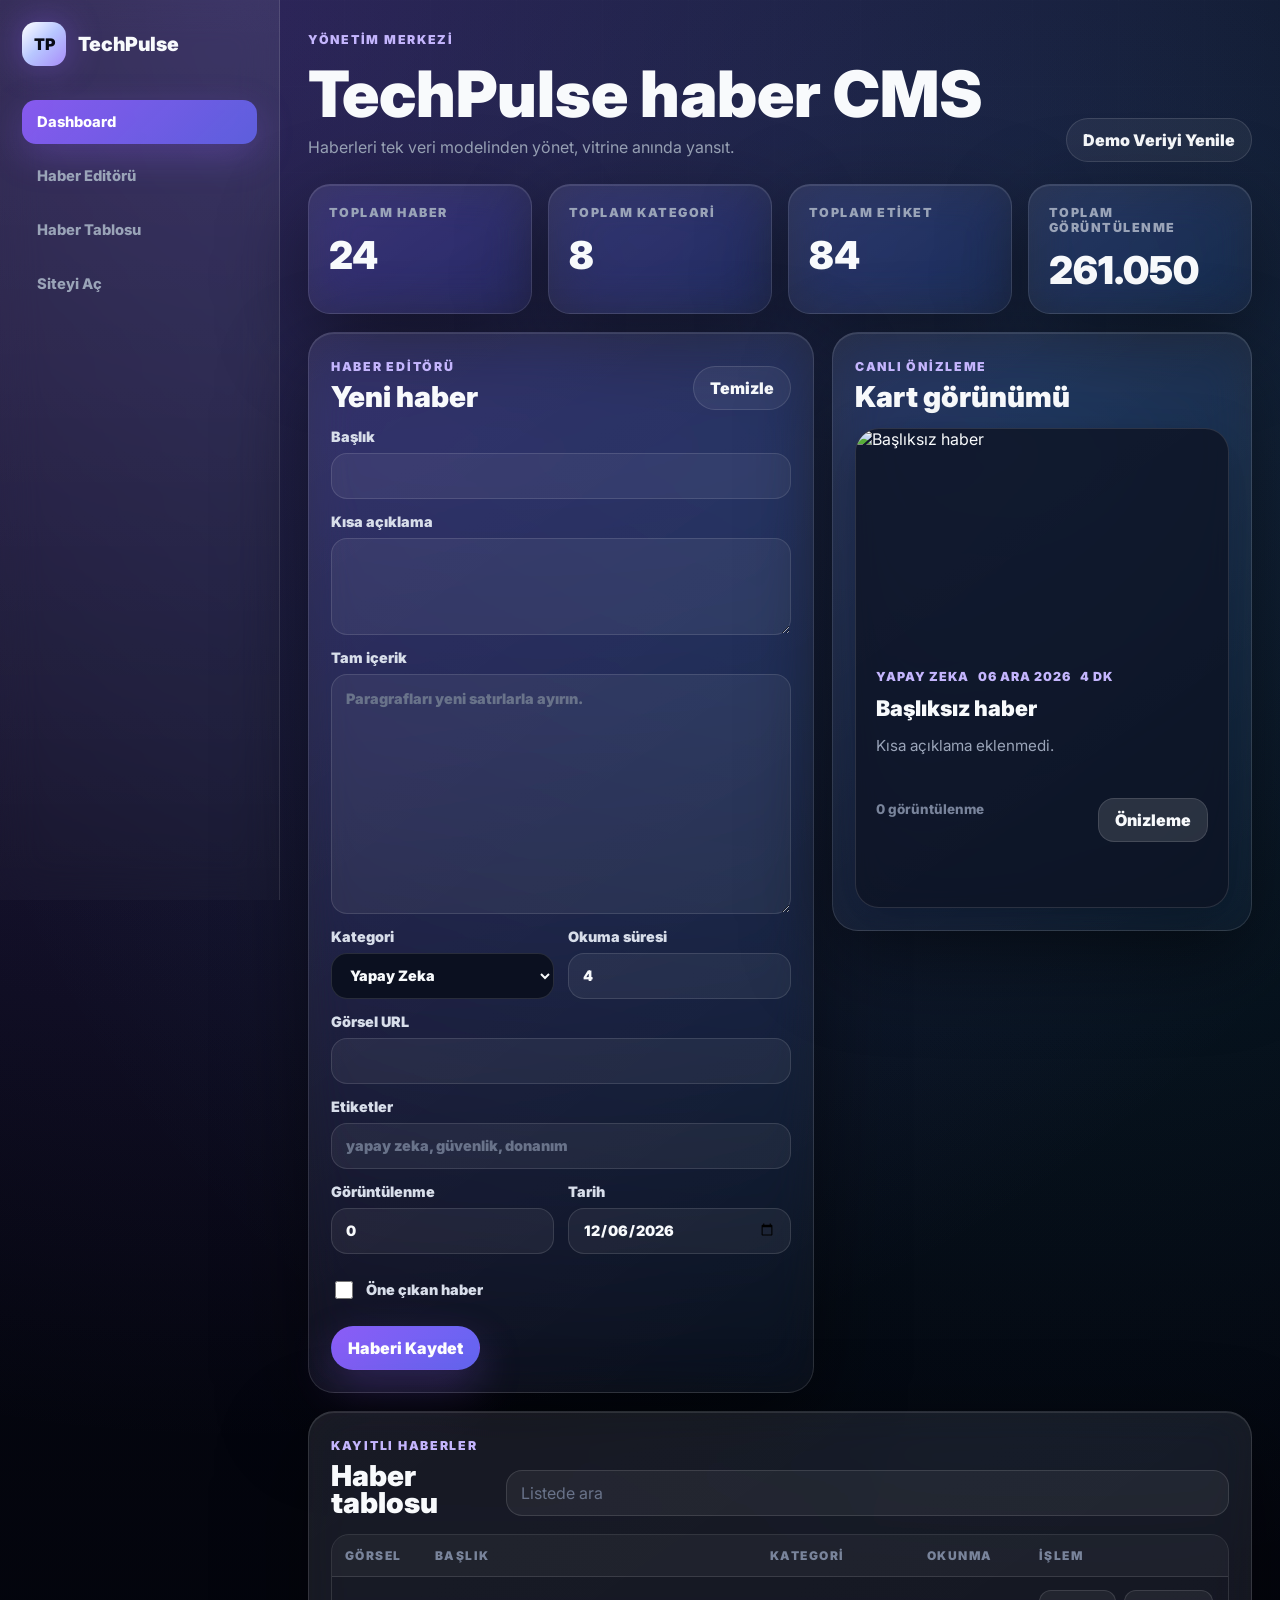
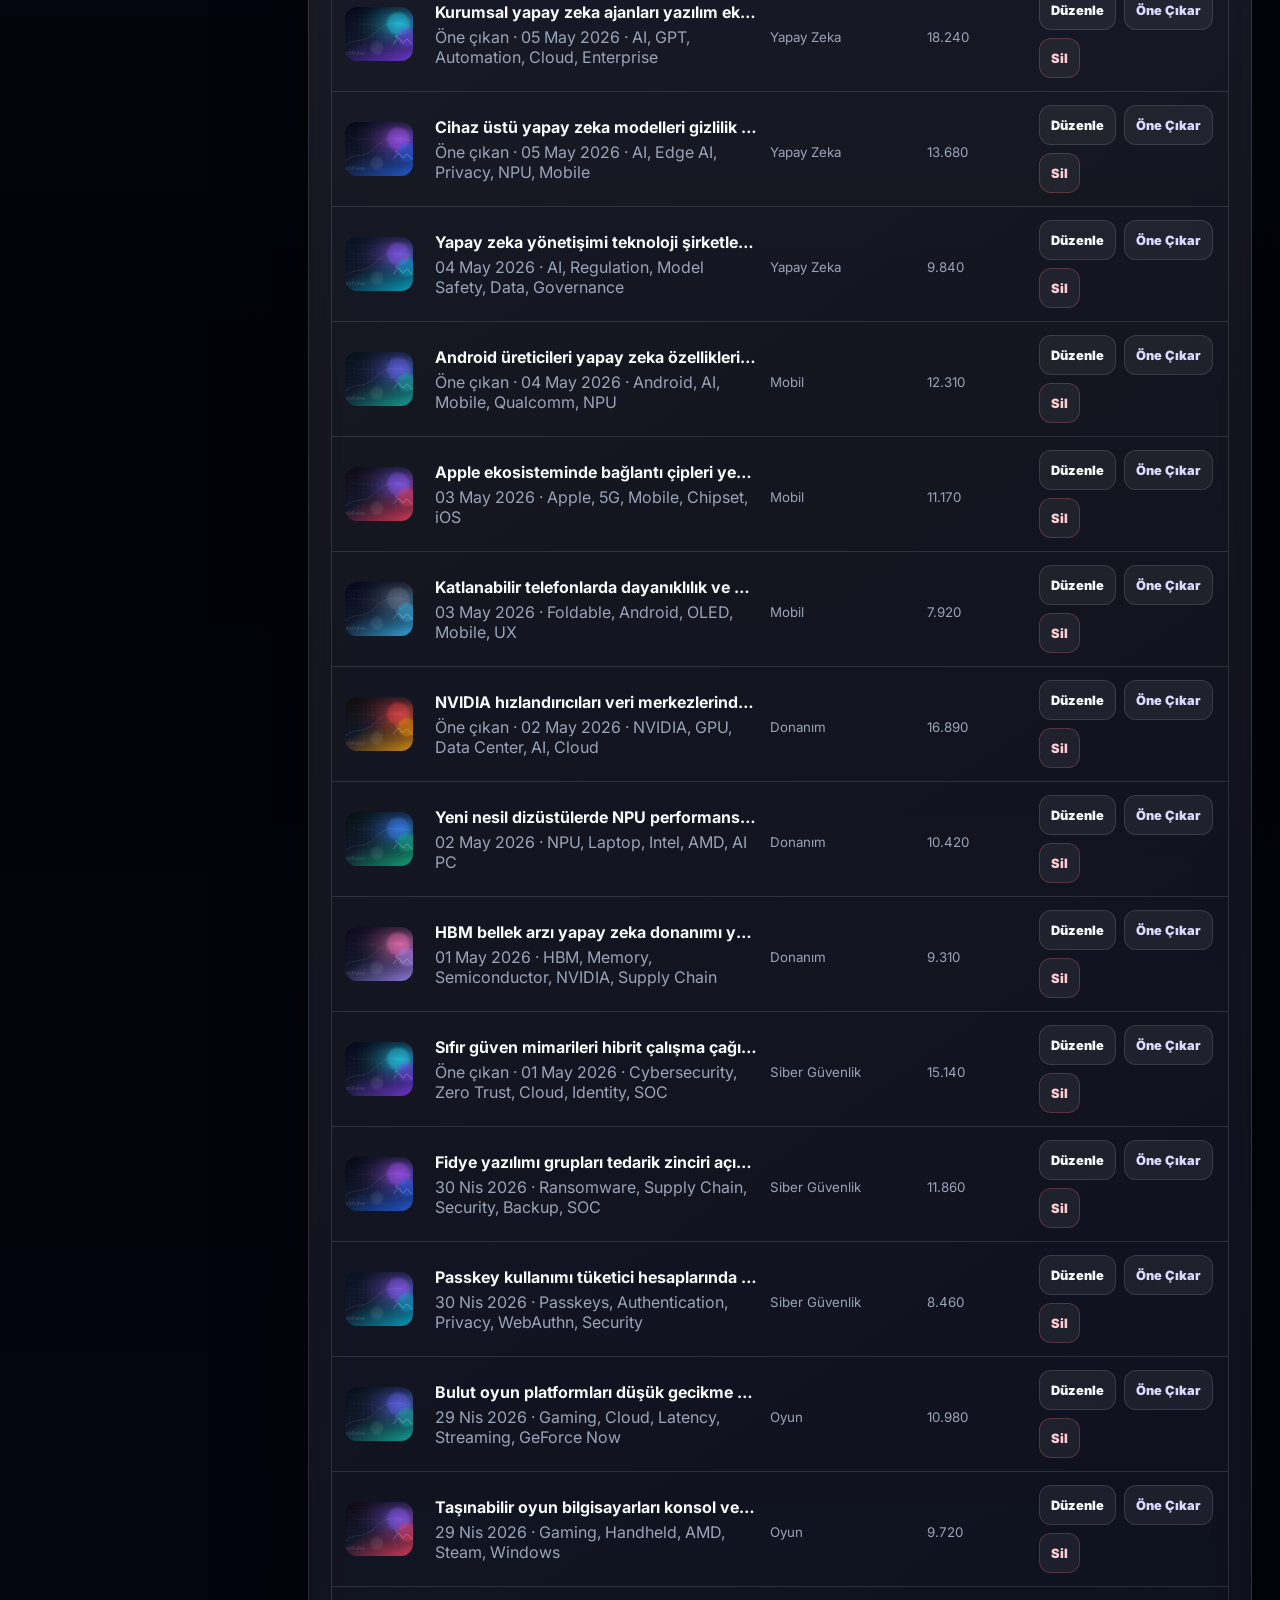
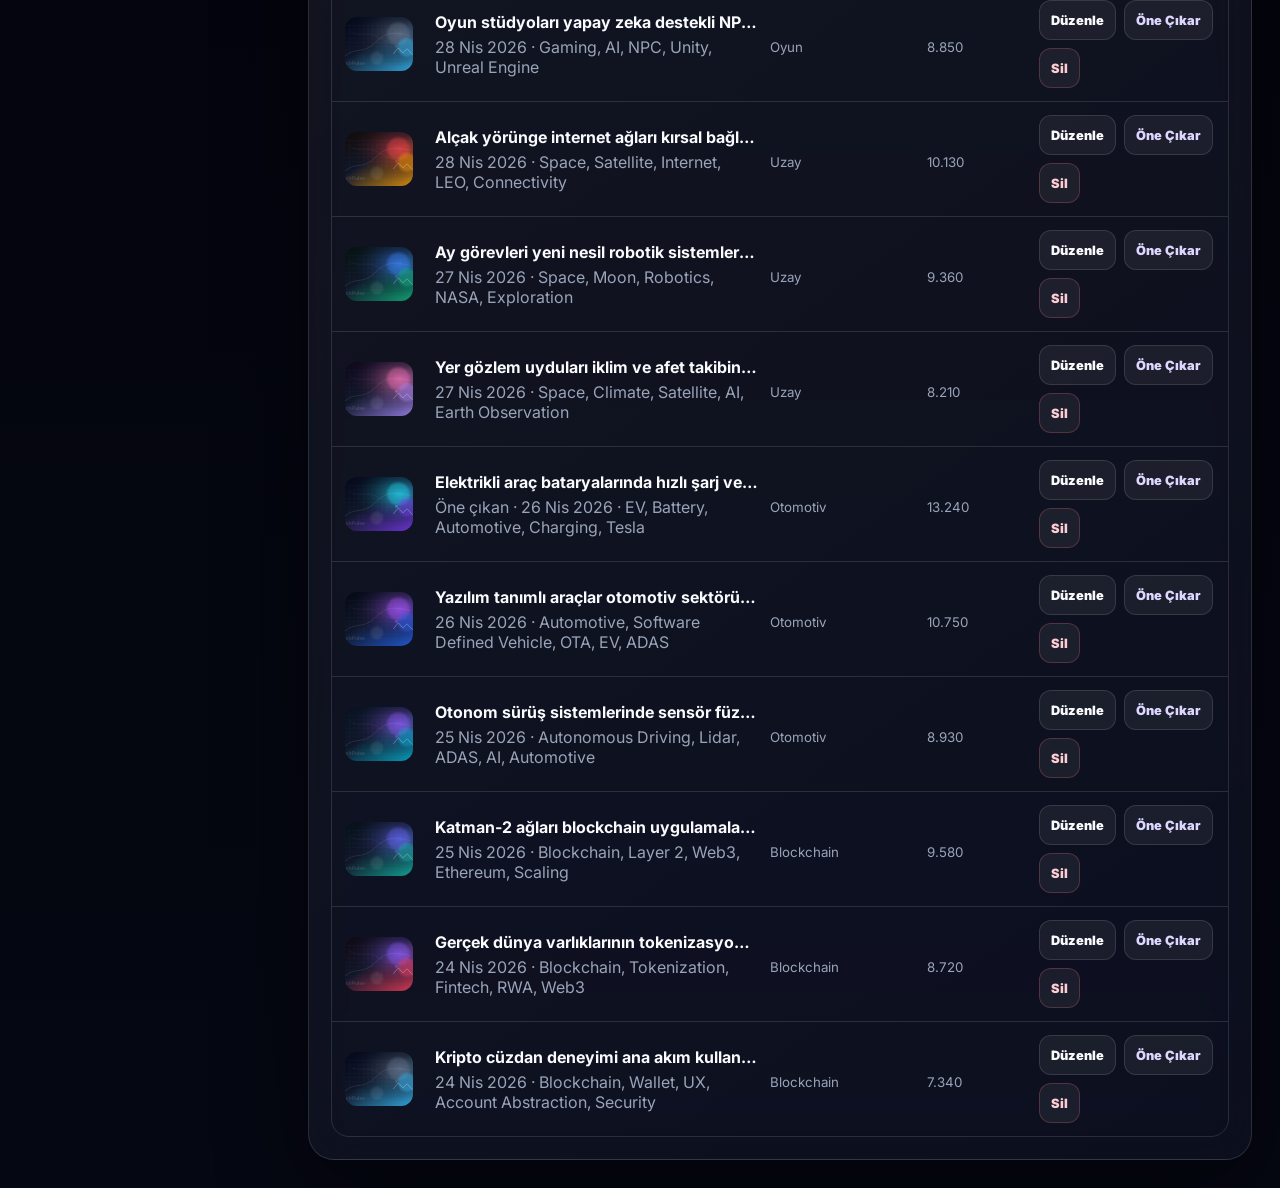
==== admin.html @ a1ff470b "İlk sürüm" ====
<!DOCTYPE html>
<html lang="tr">
<head>
  <meta charset="UTF-8" />
  <meta name="viewport" content="width=device-width, initial-scale=1.0" />
  <title>TechPulse Admin | Haber Yönetimi</title>
  <meta name="description" content="TechPulse haber ekleme, düzenleme ve silme paneli." />
  <link rel="preconnect" href="https://fonts.googleapis.com" />
  <link rel="preconnect" href="https://fonts.gstatic.com" crossorigin />
  <link href="https://fonts.googleapis.com/css2?family=Inter:wght@400;500;600;700;800;900&display=swap" rel="stylesheet" />
  <link rel="stylesheet" href="style.css" />
</head>
<body data-page="admin">
  <div class="admin-layout">
    <aside class="admin-sidebar">
      <a class="brand" href="index.html" aria-label="TechPulse ana sayfa">
        <span class="brand-mark">TP</span>
        <span class="brand-text">TechPulse</span>
      </a>
      <nav class="admin-nav" aria-label="Admin navigasyon">
        <a class="is-active" href="#dashboard">Dashboard</a>
        <a href="#editor">Haber Editörü</a>
        <a href="#table">Haber Tablosu</a>
        <a href="index.html">Siteyi Aç</a>
      </nav>
    </aside>

    <main class="admin-main" id="dashboard">
      <header class="admin-header">
        <div>
          <span class="eyebrow">Yönetim merkezi</span>
          <h1>TechPulse haber CMS</h1>
          <p>Haberleri tek veri modelinden yönet, vitrine anında yansıt.</p>
        </div>
        <button id="resetDemoBtn" class="ghost-button" type="button">Demo Veriyi Yenile</button>
      </header>

      <section class="stats-grid" aria-label="İstatistikler">
        <article class="stat-card"><span>Toplam haber</span><strong id="statNews">0</strong></article>
        <article class="stat-card"><span>Toplam kategori</span><strong id="statCategories">0</strong></article>
        <article class="stat-card"><span>Toplam etiket</span><strong id="statTags">0</strong></article>
        <article class="stat-card"><span>Toplam görüntülenme</span><strong id="statViews">0</strong></article>
      </section>

      <section class="admin-workspace" id="editor">
        <form id="newsForm" class="editor-panel">
          <div class="section-heading compact">
            <div>
              <span class="eyebrow">Haber editörü</span>
              <h2 id="formTitle">Yeni haber</h2>
            </div>
            <button id="clearFormBtn" class="ghost-button" type="button">Temizle</button>
          </div>

          <input id="editingId" type="hidden" />
          <label>Başlık<input id="titleInput" required maxlength="140" /></label>
          <label>Kısa açıklama<textarea id="excerptInput" required rows="3"></textarea></label>
          <label>Tam içerik<textarea id="contentInput" required rows="9" placeholder="Paragrafları yeni satırlarla ayırın."></textarea></label>
          <div class="form-grid-two">
            <label>Kategori<select id="categoryInput" required></select></label>
            <label>Okuma süresi<input id="readTimeInput" type="number" min="1" value="4" required /></label>
          </div>
          <label>Görsel URL<input id="imageInput" required /></label>
          <label>Etiketler<input id="tagsInput" placeholder="yapay zeka, güvenlik, donanım" /></label>
          <div class="form-grid-two">
            <label>Görüntülenme<input id="viewsInput" type="number" min="0" value="0" /></label>
            <label>Tarih<input id="dateInput" type="date" required /></label>
          </div>
          <label class="check-row"><input id="featuredInput" type="checkbox" /> Öne çıkan haber</label>
          <div class="form-actions">
            <button id="saveBtn" class="primary-button" type="submit">Haberi Kaydet</button>
            <button id="cancelEditBtn" class="ghost-button is-hidden" type="button">Düzenlemeyi İptal Et</button>
          </div>
        </form>

        <aside class="preview-panel">
          <div class="section-heading compact">
            <div>
              <span class="eyebrow">Canlı önizleme</span>
              <h2>Kart görünümü</h2>
            </div>
          </div>
          <article id="previewCard" class="news-card preview-card"></article>
        </aside>
      </section>

      <section class="table-panel" id="table">
        <div class="section-heading compact">
          <div>
            <span class="eyebrow">Kayıtlı haberler</span>
            <h2>Haber tablosu</h2>
          </div>
          <input id="adminSearch" class="table-search" type="search" placeholder="Listede ara" />
        </div>
        <div id="newsTable" class="news-table"></div>
      </section>
    </main>
  </div>

  <script src="admin.js"></script>
</body>
</html>
---- style.css ----
:root {
  --bg: #050712;
  --card: rgba(14, 18, 34, 0.78);
  --text: #f8fafc;
  --muted: #9aa4b8;
  --primary: #8b5cf6;
  --accent: #22d3ee;
  --border: rgba(255, 255, 255, 0.12);
  --shadow: 0 28px 90px rgba(0, 0, 0, 0.46);
  --header-height: 84px;
}

* { box-sizing: border-box; }
html { scroll-behavior: smooth; }
body {
  margin: 0;
  min-height: 100vh;
  overflow-x: hidden;
  background:
    radial-gradient(circle at 18% 0%, rgba(139, 92, 246, 0.28), transparent 32%),
    radial-gradient(circle at 82% 10%, rgba(34, 211, 238, 0.12), transparent 28%),
    linear-gradient(180deg, #080b18 0%, #02030a 46%, #050712 100%);
  color: var(--text);
  font-family: Inter, ui-sans-serif, system-ui, -apple-system, BlinkMacSystemFont, "Segoe UI", sans-serif;
}
body::before {
  content: "";
  position: fixed;
  inset: 0;
  z-index: -1;
  pointer-events: none;
  opacity: 0.18;
  background-image:
    linear-gradient(rgba(255,255,255,0.06) 1px, transparent 1px),
    linear-gradient(90deg, rgba(255,255,255,0.06) 1px, transparent 1px);
  background-size: 86px 86px;
  mask-image: linear-gradient(to bottom, #000 0%, transparent 82%);
}
button, input, textarea, select { font: inherit; }
button, a { -webkit-tap-highlight-color: transparent; }
button { cursor: pointer; }
a { color: inherit; text-decoration: none; }
img { max-width: 100%; display: block; }

.site-header {
  position: fixed;
  top: 16px;
  left: 50%;
  transform: translateX(-50%);
  z-index: 50;
  width: min(1280px, calc(100% - 28px));
  min-height: 68px;
  display: grid;
  grid-template-columns: auto 1fr minmax(220px, 310px);
  align-items: center;
  gap: 18px;
  padding: 10px 12px;
  border: 1px solid var(--border);
  border-radius: 24px;
  background: linear-gradient(135deg, rgba(16, 20, 36, 0.74), rgba(16, 20, 36, 0.36));
  box-shadow: var(--shadow), inset 0 1px 0 rgba(255,255,255,0.12);
  backdrop-filter: blur(24px) saturate(160%);
}
.brand { display: inline-flex; align-items: center; gap: 12px; min-height: 44px; }
.brand-mark {
  width: 44px;
  height: 44px;
  display: grid;
  place-items: center;
  border-radius: 14px;
  color: #090b16;
  font-weight: 900;
  letter-spacing: 0;
  background: linear-gradient(135deg, #ffffff, #b8c7ff 48%, #a78bfa);
  box-shadow: 0 0 34px rgba(139, 92, 246, 0.42);
}
.brand-text { font-size: 1.22rem; font-weight: 900; letter-spacing: 0; }
.main-nav { justify-self: center; display: flex; align-items: center; gap: 6px; padding: 5px; border-radius: 18px; background: rgba(255,255,255,0.05); border: 1px solid rgba(255,255,255,0.08); }
.nav-link, .admin-nav a {
  min-height: 44px;
  display: inline-flex;
  align-items: center;
  justify-content: center;
  border-radius: 14px;
  padding: 0 15px;
  color: var(--muted);
  font-size: 0.92rem;
  font-weight: 800;
  transition: 180ms ease;
}
.nav-link:hover, .admin-nav a:hover { color: var(--text); background: rgba(255,255,255,0.08); }
.nav-link.is-active, .admin-nav a.is-active {
  color: #fff;
  background: linear-gradient(135deg, rgba(139,92,246,0.95), rgba(99,102,241,0.86));
  box-shadow: 0 12px 36px rgba(139,92,246,0.28);
}
.search-shell {
  min-height: 46px;
  display: flex;
  align-items: center;
  gap: 10px;
  border: 1px solid var(--border);
  border-radius: 16px;
  padding: 0 14px;
  background: rgba(255,255,255,0.055);
  color: var(--muted);
}
.search-shell input, .table-search {
  width: 100%;
  min-height: 44px;
  border: 0;
  outline: 0;
  background: transparent;
  color: var(--text);
}
.search-shell input::placeholder, input::placeholder, textarea::placeholder { color: #69738a; }

.page-shell { width: min(1280px, calc(100% - 28px)); margin: 0 auto; padding-top: calc(var(--header-height) + 56px); }
.hero-section { display: grid; grid-template-columns: minmax(0, 0.88fr) minmax(420px, 1fr); gap: 26px; align-items: stretch; min-height: 590px; }
.hero-copy {
  display: flex;
  flex-direction: column;
  justify-content: center;
  padding: 38px 0;
}
.eyebrow { color: #c4b5fd; font-size: 0.77rem; font-weight: 900; letter-spacing: 0.14em; text-transform: uppercase; }
h1, h2, h3, p { margin: 0; }
h1 { margin-top: 18px; font-size: clamp(3rem, 7.2vw, 7.6rem); line-height: 0.88; font-weight: 900; letter-spacing: 0; }
.hero-copy p { max-width: 680px; margin-top: 24px; color: #c5ccda; font-size: 1.1rem; line-height: 1.8; }
.category-strip { display: flex; gap: 10px; margin-top: 30px; overflow-x: auto; padding-bottom: 8px; scrollbar-width: thin; }
.category-button, .tag-button, .primary-button, .ghost-button, .table-action, .read-button {
  min-height: 44px;
  border: 1px solid var(--border);
  border-radius: 999px;
  padding: 0 16px;
  background: rgba(255,255,255,0.06);
  color: var(--text);
  font-weight: 900;
  transition: 180ms ease;
}
.category-button { flex: 0 0 auto; color: #c8cfdd; }
.category-button:hover, .tag-button:hover, .ghost-button:hover, .table-action:hover { border-color: rgba(139,92,246,0.6); box-shadow: 0 0 28px rgba(139,92,246,0.18); transform: translateY(-1px); }
.category-button.is-active, .tag-button.is-active, .primary-button {
  border-color: transparent;
  background: linear-gradient(135deg, #8b5cf6, #6366f1);
  color: #fff;
  box-shadow: 0 18px 44px rgba(139,92,246,0.28);
}

.featured-story, .side-panel, .editor-panel, .preview-panel, .table-panel, .stat-card {
  border: 1px solid var(--border);
  background: linear-gradient(145deg, rgba(255,255,255,0.09), rgba(255,255,255,0.035));
  box-shadow: var(--shadow), inset 0 1px 0 rgba(255,255,255,0.10);
  backdrop-filter: blur(22px) saturate(155%);
}
.featured-story {
  position: relative;
  overflow: hidden;
  min-height: 590px;
  border-radius: 32px;
}
.featured-story img { position: absolute; inset: 0; width: 100%; height: 100%; object-fit: cover; transition: 500ms ease; }
.featured-story:hover img { transform: scale(1.035); }
.featured-overlay { position: absolute; inset: 0; background: linear-gradient(180deg, transparent 10%, rgba(0,0,0,0.9)); }
.featured-content { position: absolute; inset: auto 0 0 0; padding: 34px; }
.meta-line { display: flex; flex-wrap: wrap; gap: 9px; align-items: center; color: #c4b5fd; font-size: 0.78rem; font-weight: 900; text-transform: uppercase; letter-spacing: 0.08em; }
.featured-content h2 { margin-top: 14px; max-width: 760px; font-size: clamp(2rem, 4.4vw, 4.8rem); line-height: 0.95; font-weight: 900; letter-spacing: 0; }
.featured-content p { margin-top: 16px; max-width: 680px; color: #d6dbea; line-height: 1.7; }
.read-button { margin-top: 22px; border-radius: 16px; background: rgba(255,255,255,0.12); }
.read-button:hover { background: #8b5cf6; transform: translateY(-2px); }

.content-layout { display: grid; grid-template-columns: minmax(0, 1fr) 350px; gap: 26px; margin-top: 28px; align-items: start; }
.section-heading { display: flex; align-items: end; justify-content: space-between; gap: 18px; margin-bottom: 18px; }
.section-heading h2 { margin-top: 8px; font-size: clamp(2rem, 4vw, 3.8rem); line-height: 0.95; font-weight: 900; letter-spacing: 0; }
.section-heading p, #resultMeta { color: var(--muted); font-weight: 800; }
.news-grid { display: grid; grid-template-columns: repeat(2, minmax(0, 1fr)); gap: 18px; }
.news-card {
  position: relative;
  overflow: hidden;
  min-height: 420px;
  border: 1px solid var(--border);
  border-radius: 24px;
  background: var(--card);
  box-shadow: 0 16px 50px rgba(0,0,0,0.28);
  transition: transform 220ms ease, box-shadow 220ms ease, border-color 220ms ease;
}
.news-card:hover { transform: translateY(-6px); border-color: rgba(139,92,246,0.56); box-shadow: 0 26px 80px rgba(139,92,246,0.18); }
.news-card img { width: 100%; height: 220px; object-fit: cover; }
.card-body { padding: 20px; }
.card-body h3 { margin-top: 12px; font-size: 1.35rem; line-height: 1.15; font-weight: 900; letter-spacing: 0; }
.card-body p { margin-top: 12px; color: var(--muted); line-height: 1.65; font-size: 0.95rem; }
.card-footer { display: flex; align-items: center; justify-content: space-between; gap: 12px; margin-top: 18px; }
.card-footer span { color: #79849b; font-size: 0.84rem; font-weight: 800; }
.sidebar { position: sticky; top: calc(var(--header-height) + 28px); display: grid; gap: 18px; }
.side-panel { border-radius: 24px; padding: 22px; }
.panel-title h3 { font-size: 1.32rem; font-weight: 900; letter-spacing: 0; }
.popular-list { display: grid; gap: 12px; margin-top: 16px; }
.popular-item {
  display: grid;
  grid-template-columns: 38px 1fr;
  gap: 12px;
  min-height: 62px;
  align-items: start;
  border: 0;
  border-radius: 18px;
  padding: 12px;
  background: rgba(255,255,255,0.045);
  color: inherit;
  text-align: left;
}
.popular-item:hover { background: rgba(139,92,246,0.14); }
.popular-rank { width: 34px; height: 34px; display: grid; place-items: center; border-radius: 12px; background: rgba(139,92,246,0.18); color: #ddd6fe; font-weight: 900; }
.popular-item b { display: block; line-height: 1.25; }
.popular-item span { display: block; margin-top: 5px; color: var(--muted); font-size: 0.82rem; }
.tag-cloud { display: flex; flex-wrap: wrap; gap: 9px; margin-top: 16px; }
.tag-button { font-size: 0.82rem; padding: 0 13px; color: #d6dbea; }
.dictionary-list { display: grid; gap: 12px; margin-top: 16px; }
.dictionary-card { border: 1px solid rgba(255,255,255,0.09); border-radius: 18px; padding: 14px; background: rgba(255,255,255,0.045); }
.dictionary-card b { display: block; margin-bottom: 6px; }
.dictionary-card p { color: var(--muted); line-height: 1.55; font-size: 0.92rem; }
.empty-state { grid-column: 1 / -1; border: 1px solid var(--border); border-radius: 24px; padding: 34px; background: rgba(255,255,255,0.05); text-align: center; color: var(--muted); }
.site-footer { width: min(1280px, calc(100% - 28px)); margin: 48px auto 0; padding: 28px 0 42px; border-top: 1px solid var(--border); color: var(--muted); display: flex; justify-content: space-between; gap: 16px; }

.modal-backdrop {
  position: fixed;
  inset: 0;
  z-index: 100;
  display: none;
  overflow-y: auto;
  padding: 34px 16px;
  background: rgba(1, 3, 11, 0.82);
  backdrop-filter: blur(18px);
}
.modal-backdrop.is-open { display: block; }
.news-modal {
  position: relative;
  width: min(940px, 100%);
  max-height: 90vh;
  margin: 0 auto;
  overflow-y: auto;
  border: 1px solid var(--border);
  border-radius: 30px;
  background: #0b1020;
  box-shadow: 0 34px 120px rgba(0,0,0,0.72);
}
.modal-close {
  position: sticky;
  top: 14px;
  float: right;
  z-index: 2;
  width: 48px;
  height: 48px;
  margin: 14px 14px -62px 0;
  border: 1px solid var(--border);
  border-radius: 16px;
  background: rgba(0,0,0,0.62);
  color: #fff;
  font-size: 1.65rem;
}
.modal-image { width: 100%; height: min(48vh, 440px); object-fit: cover; }
.modal-body { padding: 30px clamp(20px, 5vw, 52px) 44px; }
.modal-meta, .modal-tags { display: flex; flex-wrap: wrap; gap: 10px; }
.modal-meta span, .modal-tags span { border: 1px solid var(--border); border-radius: 999px; padding: 8px 12px; background: rgba(255,255,255,0.06); color: #d8d1ff; font-size: 0.78rem; font-weight: 900; }
#modalTitle { margin-top: 18px; font-size: clamp(2.15rem, 5vw, 4.8rem); line-height: 0.98; font-weight: 900; letter-spacing: 0; }
.modal-excerpt { margin-top: 18px; color: #cdd4e3; font-size: 1.08rem; line-height: 1.75; }
.modal-content { margin-top: 24px; }
.modal-content p { margin: 0 0 18px; color: #d8deea; line-height: 1.9; font-size: 1.03rem; }
.modal-tags { margin-top: 26px; }
body.modal-lock { overflow: hidden; }

.admin-layout { display: grid; grid-template-columns: 280px minmax(0, 1fr); min-height: 100vh; }
.admin-sidebar {
  position: sticky;
  top: 0;
  height: 100vh;
  padding: 22px;
  border-right: 1px solid var(--border);
  background: linear-gradient(180deg, rgba(255,255,255,0.08), rgba(255,255,255,0.025));
  backdrop-filter: blur(20px);
}
.admin-nav { display: grid; gap: 10px; margin-top: 34px; }
.admin-nav a { justify-content: flex-start; }
.admin-main { min-width: 0; padding: 28px; }
.admin-header { display: flex; justify-content: space-between; gap: 18px; align-items: end; margin-bottom: 22px; }
.admin-header h1 { font-size: clamp(2.4rem, 5vw, 5.6rem); }
.admin-header p { margin-top: 12px; color: var(--muted); line-height: 1.7; }
.stats-grid { display: grid; grid-template-columns: repeat(4, minmax(0, 1fr)); gap: 16px; margin-bottom: 18px; }
.stat-card { border-radius: 22px; padding: 20px; }
.stat-card span { display: block; color: var(--muted); font-size: 0.78rem; font-weight: 900; text-transform: uppercase; letter-spacing: 0.12em; }
.stat-card strong { display: block; margin-top: 12px; font-size: 2.4rem; font-weight: 900; }
.admin-workspace { display: grid; grid-template-columns: minmax(0, 1fr) 420px; gap: 18px; align-items: start; }
.editor-panel, .preview-panel, .table-panel { border-radius: 26px; padding: 22px; }
.section-heading.compact h2 { font-size: 1.8rem; }
.editor-panel label { display: grid; gap: 8px; margin-bottom: 14px; color: #d8deea; font-size: 0.9rem; font-weight: 900; }
.editor-panel input, .editor-panel textarea, .editor-panel select, .table-search {
  min-height: 46px;
  width: 100%;
  border: 1px solid var(--border);
  border-radius: 16px;
  padding: 12px 14px;
  background: rgba(255,255,255,0.055);
  color: var(--text);
  outline: 0;
}
.editor-panel select { background-color: #0b1020; }
.editor-panel textarea { resize: vertical; line-height: 1.65; }
.form-grid-two { display: grid; grid-template-columns: repeat(2, minmax(0, 1fr)); gap: 14px; }
.check-row { display: flex !important; grid-template-columns: none !important; align-items: center; gap: 10px !important; min-height: 44px; }
.check-row input { width: 18px; min-height: 18px; accent-color: var(--primary); }
.form-actions { display: flex; flex-wrap: wrap; gap: 10px; margin-top: 6px; }
.is-hidden { display: none !important; }
.preview-card { min-height: 480px; }
.table-panel { margin-top: 18px; }
.news-table { overflow: hidden; border: 1px solid var(--border); border-radius: 18px; }
.table-row, .table-head { display: grid; grid-template-columns: 78px minmax(220px, 1fr) 145px 100px 176px; gap: 12px; align-items: center; padding: 13px; border-bottom: 1px solid var(--border); }
.table-row:last-child { border-bottom: 0; }
.table-head { color: #79849b; font-size: 0.75rem; font-weight: 900; letter-spacing: 0.12em; text-transform: uppercase; background: rgba(255,255,255,0.04); }
.table-thumb { width: 68px; height: 54px; object-fit: cover; border-radius: 12px; }
.table-title b { display: block; overflow: hidden; text-overflow: ellipsis; white-space: nowrap; }
.table-title span, .table-row small { display: block; margin-top: 5px; color: var(--muted); }
.table-actions { display: flex; gap: 8px; flex-wrap: wrap; }
.table-action { border-radius: 12px; min-height: 40px; padding: 0 11px; font-size: 0.8rem; }
.table-action.danger { color: #fecdd3; border-color: rgba(251,113,133,0.25); }
.table-action.featured { color: #ddd6fe; }

@media (max-width: 1280px) {
  .hero-section { grid-template-columns: 1fr; }
  .featured-story { min-height: 520px; }
}
@media (max-width: 1024px) {
  :root { --header-height: 146px; }
  .site-header { grid-template-columns: 1fr; position: sticky; transform: none; left: auto; width: min(100% - 24px, 760px); margin: 12px auto 0; }
  .main-nav { justify-self: stretch; overflow-x: auto; justify-content: flex-start; }
  .page-shell { padding-top: 32px; }
  .content-layout, .admin-workspace { grid-template-columns: 1fr; }
  .sidebar { position: static; }
  .admin-layout { grid-template-columns: 1fr; }
  .admin-sidebar { position: static; height: auto; display: flex; align-items: center; justify-content: space-between; gap: 16px; }
  .admin-nav { display: flex; overflow-x: auto; margin-top: 0; }
  .stats-grid { grid-template-columns: repeat(2, minmax(0, 1fr)); }
}
@media (max-width: 768px) {
  h1 { font-size: clamp(2.55rem, 15vw, 4.6rem); }
  .hero-section { min-height: 0; gap: 18px; }
  .hero-copy { padding: 18px 0 0; }
  .featured-story { min-height: 470px; border-radius: 24px; }
  .featured-content { padding: 24px; }
  .news-grid { grid-template-columns: 1fr; }
  .section-heading, .admin-header, .site-footer { align-items: flex-start; flex-direction: column; }
  .admin-main { padding: 18px 14px; }
  .form-grid-two, .stats-grid { grid-template-columns: 1fr; }
  .table-head { display: none; }
  .table-row { grid-template-columns: 70px 1fr; }
  .table-row > :nth-child(3), .table-row > :nth-child(4), .table-row > :nth-child(5) { grid-column: 2; }
  .news-modal { min-height: calc(100vh - 24px); max-height: calc(100vh - 24px); border-radius: 24px; }
  .modal-backdrop { padding: 12px; }
  .modal-image { height: 310px; }
}
@media (max-width: 480px) {
  .site-header, .page-shell, .site-footer { width: calc(100% - 18px); }
  .site-header { top: 8px; border-radius: 20px; }
  .brand-text { font-size: 1.05rem; }
  .nav-link { padding: 0 12px; }
  .hero-copy p { font-size: 1rem; }
  .featured-content h2 { font-size: 2rem; }
  .news-card { min-height: 0; }
  .card-footer { align-items: flex-start; flex-direction: column; }
  .admin-sidebar { align-items: flex-start; flex-direction: column; }
  .modal-body { padding: 22px 18px 34px; }
  #modalTitle { font-size: 2rem; }
}


/* Layout hardening: hero/container rewrite */
html, body {
  max-width: 100%;
  overflow-x: hidden;
}

.container {
  width: min(100% - 48px, 1680px);
  margin-inline: auto;
}

.site-header.container,
.page-shell.container,
.site-footer.container {
  width: min(100% - 48px, 1680px);
}

.site-header {
  min-width: 0;
}

.page-shell {
  padding-top: calc(var(--header-height) + 64px);
}

.hero,
.hero-copy,
.hero-featured {
  min-width: 0;
}

.hero-section.hero {
  display: grid;
  grid-template-columns: minmax(0, 0.95fr) minmax(420px, 1.05fr);
  gap: 48px;
  align-items: center;
  min-height: 0;
}

.hero-title,
.hero-copy h1 {
  font-size: clamp(52px, 7vw, 112px);
  line-height: .88;
  letter-spacing: -0.06em;
  max-width: 760px;
  overflow-wrap: anywhere;
}

.featured-card,
.featured-story {
  display: grid;
  height: clamp(420px, 55vh, 620px);
  min-height: 0;
  overflow: hidden;
  border-radius: 32px;
}

.featured-story img,
.featured-story .featured-overlay,
.featured-story .featured-content {
  grid-area: 1 / 1;
}

.featured-story img {
  position: relative;
  inset: auto;
  width: 100%;
  height: 100%;
  object-fit: cover;
}

.featured-overlay {
  position: relative;
  inset: auto;
  background: linear-gradient(180deg, rgba(0,0,0,0.05), rgba(0,0,0,0.88));
  z-index: 1;
}

.featured-content {
  position: relative;
  inset: auto;
  align-self: end;
  min-width: 0;
  z-index: 2;
}

.featured-card h2,
.featured-content h2 {
  font-size: clamp(34px, 4vw, 68px);
  line-height: .92;
  max-width: 90%;
  overflow-wrap: anywhere;
}

.featured-content p {
  max-width: 78ch;
}

.content-layout {
  grid-template-columns: minmax(0, 1fr) 380px;
  gap: 32px;
}

.news-grid {
  grid-template-columns: repeat(3, minmax(0, 1fr));
}

@media (max-width: 1200px) {
  .hero-section.hero {
    grid-template-columns: 1fr;
  }

  .hero-title,
  .hero-copy h1 {
    font-size: clamp(48px, 12vw, 92px);
    max-width: 100%;
  }

  .featured-card,
  .featured-story {
    height: auto;
    min-height: 420px;
  }

  .content-layout {
    grid-template-columns: 1fr;
  }

  .sidebar {
    position: static;
  }
}

@media (max-width: 1024px) {
  .site-header.container,
  .page-shell.container,
  .site-footer.container {
    width: min(100% - 32px, 100%);
  }
}

@media (max-width: 900px) {
  .news-grid {
    grid-template-columns: repeat(2, minmax(0, 1fr));
  }
}

@media (max-width: 768px) {
  .container,
  .site-header.container,
  .page-shell.container,
  .site-footer.container {
    width: min(100% - 28px, 100%);
  }

  .hero-section.hero {
    gap: 28px;
    padding-top: 32px;
  }

  .hero-title,
  .hero-copy h1 {
    font-size: clamp(42px, 16vw, 68px);
    line-height: .9;
  }

  .featured-card,
  .featured-story {
    min-height: 360px;
    border-radius: 24px;
  }

  .featured-card h2,
  .featured-content h2 {
    font-size: clamp(30px, 10vw, 48px);
  }

  .news-grid {
    grid-template-columns: 1fr;
  }
}
/* Final mobile overflow fixes */
.hero-title,
.hero-copy h1,
.featured-content h2,
.card-body h3 {
  word-break: break-word;
  hyphens: auto;
}

@media (max-width: 1200px) {
  .page-shell {
    padding-top: 32px;
  }
}

@media (max-width: 768px) {
  .page-shell {
    padding-top: 24px;
  }

  .hero-title,
  .hero-copy h1 {
    font-size: clamp(38px, 13.6vw, 56px);
    letter-spacing: -0.045em;
  }
}

@media (max-width: 480px) {
  .hero-title,
  .hero-copy h1 {
    font-size: clamp(37px, 13vw, 52px);
  }
}
/* Hard stop for narrow viewport text overflow */
@media (max-width: 768px) {
  .page-shell.container,
  .hero-section.hero,
  .hero-copy {
    width: 100%;
    max-width: calc(100vw - 28px);
    min-width: 0;
  }

  .hero-copy {
    overflow: hidden;
  }

  .hero-title,
  .hero-copy h1 {
    width: 100%;
    max-width: 100%;
    font-size: clamp(34px, 11vw, 43px);
    line-height: .94;
    letter-spacing: -0.035em;
  }

  .hero-copy p {
    width: 100%;
    max-width: 100%;
    font-size: 0.96rem;
  }
}
.hero-line {
  display: block;
}

@media (max-width: 768px) {
  .hero-copy p {
    max-width: min(100%, 340px);
  }

  .featured-card,
  .featured-story {
    max-width: 100%;
  }
}
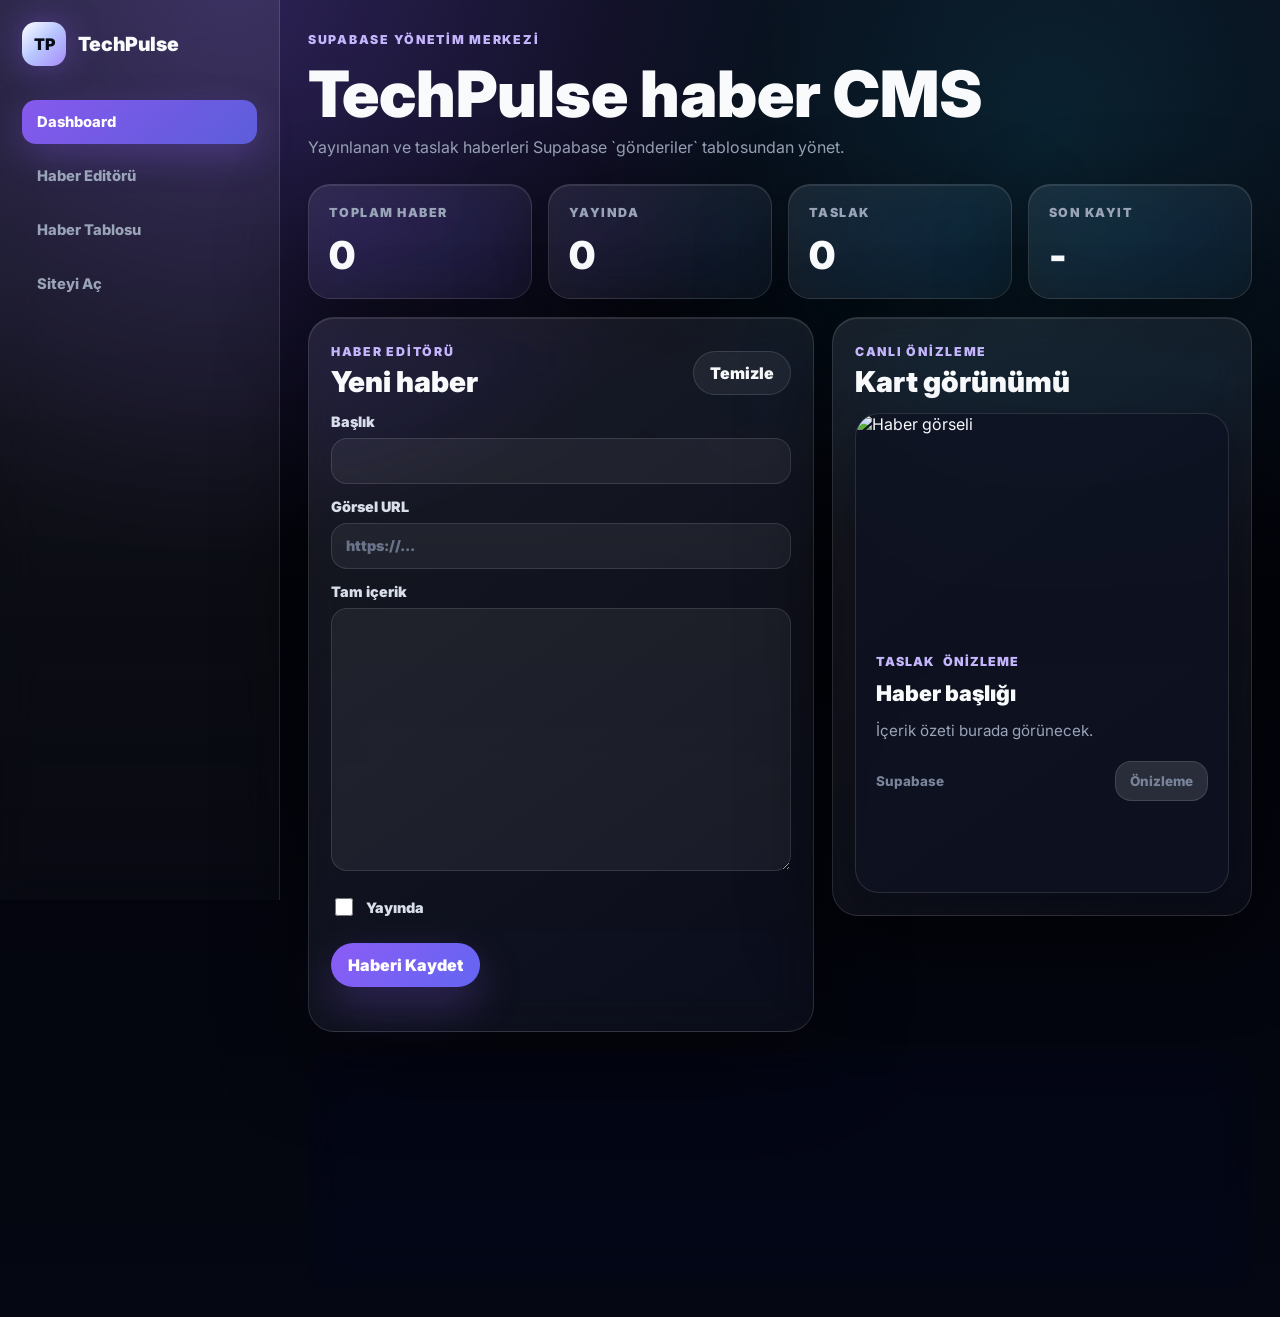
==== commit 60c8ad24: "supabase key eklendi" ====
--- a/admin.html
+++ b/admin.html
@@ -4,7 +4,7 @@
   <meta charset="UTF-8" />
   <meta name="viewport" content="width=device-width, initial-scale=1.0" />
   <title>TechPulse Admin | Haber Yönetimi</title>
-  <meta name="description" content="TechPulse haber ekleme, düzenleme ve silme paneli." />
+  <meta name="description" content="TechPulse Supabase haber ekleme, düzenleme ve silme paneli." />
   <link rel="preconnect" href="https://fonts.googleapis.com" />
   <link rel="preconnect" href="https://fonts.gstatic.com" crossorigin />
   <link href="https://fonts.googleapis.com/css2?family=Inter:wght@400;500;600;700;800;900&display=swap" rel="stylesheet" />
@@ -28,22 +28,21 @@
     <main class="admin-main" id="dashboard">
       <header class="admin-header">
         <div>
-          <span class="eyebrow">Yönetim merkezi</span>
+          <span class="eyebrow">Supabase yönetim merkezi</span>
           <h1>TechPulse haber CMS</h1>
-          <p>Haberleri tek veri modelinden yönet, vitrine anında yansıt.</p>
+          <p>Yayınlanan ve taslak haberleri Supabase `gönderiler` tablosundan yönet.</p>
         </div>
-        <button id="resetDemoBtn" class="ghost-button" type="button">Demo Veriyi Yenile</button>
       </header>
 
       <section class="stats-grid" aria-label="İstatistikler">
         <article class="stat-card"><span>Toplam haber</span><strong id="statNews">0</strong></article>
-        <article class="stat-card"><span>Toplam kategori</span><strong id="statCategories">0</strong></article>
-        <article class="stat-card"><span>Toplam etiket</span><strong id="statTags">0</strong></article>
-        <article class="stat-card"><span>Toplam görüntülenme</span><strong id="statViews">0</strong></article>
+        <article class="stat-card"><span>Yayında</span><strong id="statPublished">0</strong></article>
+        <article class="stat-card"><span>Taslak</span><strong id="statDrafts">0</strong></article>
+        <article class="stat-card"><span>Son kayıt</span><strong id="statLatest">-</strong></article>
       </section>
 
       <section class="admin-workspace" id="editor">
-        <form id="newsForm" class="editor-panel">
+        <form id="newsForm" class="editor-panel" data-news-form>
           <div class="section-heading compact">
             <div>
               <span class="eyebrow">Haber editörü</span>
@@ -52,25 +51,16 @@
             <button id="clearFormBtn" class="ghost-button" type="button">Temizle</button>
           </div>
 
-          <input id="editingId" type="hidden" />
-          <label>Başlık<input id="titleInput" required maxlength="140" /></label>
-          <label>Kısa açıklama<textarea id="excerptInput" required rows="3"></textarea></label>
-          <label>Tam içerik<textarea id="contentInput" required rows="9" placeholder="Paragrafları yeni satırlarla ayırın."></textarea></label>
-          <div class="form-grid-two">
-            <label>Kategori<select id="categoryInput" required></select></label>
-            <label>Okuma süresi<input id="readTimeInput" type="number" min="1" value="4" required /></label>
-          </div>
-          <label>Görsel URL<input id="imageInput" required /></label>
-          <label>Etiketler<input id="tagsInput" placeholder="yapay zeka, güvenlik, donanım" /></label>
-          <div class="form-grid-two">
-            <label>Görüntülenme<input id="viewsInput" type="number" min="0" value="0" /></label>
-            <label>Tarih<input id="dateInput" type="date" required /></label>
-          </div>
-          <label class="check-row"><input id="featuredInput" type="checkbox" /> Öne çıkan haber</label>
+          <input id="editingId" name="id" type="hidden" />
+          <label>Başlık<input id="titleInput" name="title" required maxlength="180" /></label>
+          <label>Görsel URL<input id="imageInput" name="image_url" placeholder="https://..." /></label>
+          <label>Tam içerik<textarea id="contentInput" name="content" required rows="10"></textarea></label>
+          <label class="check-row"><input id="publishedInput" name="published" type="checkbox" /> Yayında</label>
           <div class="form-actions">
             <button id="saveBtn" class="primary-button" type="submit">Haberi Kaydet</button>
             <button id="cancelEditBtn" class="ghost-button is-hidden" type="button">Düzenlemeyi İptal Et</button>
           </div>
+          <p class="form-message" data-admin-message></p>
         </form>
 
         <aside class="preview-panel">
@@ -92,11 +82,13 @@
           </div>
           <input id="adminSearch" class="table-search" type="search" placeholder="Listede ara" />
         </div>
-        <div id="newsTable" class="news-table"></div>
+        <div id="newsTable" class="news-table" data-admin-news-list aria-live="polite"></div>
       </section>
     </main>
   </div>
 
-  <script src="admin.js"></script>
+  <script src="https://cdn.jsdelivr.net/npm/@supabase/supabase-js@2"></script>
+  <script src="assets/js/supabase.js"></script>
+  <script src="assets/js/admin.js"></script>
 </body>
 </html>
--- a/style.css
+++ b/style.css
@@ -168,6 +168,16 @@
 .featured-content p { margin-top: 16px; max-width: 680px; color: #d6dbea; line-height: 1.7; }
 .read-button { margin-top: 22px; border-radius: 16px; background: rgba(255,255,255,0.12); }
 .read-button:hover { background: #8b5cf6; transform: translateY(-2px); }
+.featured-story > a {
+  display: grid;
+  width: 100%;
+  height: 100%;
+}
+.featured-story > a > img,
+.featured-story > a > .featured-overlay,
+.featured-story > a > .featured-content {
+  grid-area: 1 / 1;
+}
 
 .content-layout { display: grid; grid-template-columns: minmax(0, 1fr) 350px; gap: 26px; margin-top: 28px; align-items: start; }
 .section-heading { display: flex; align-items: end; justify-content: space-between; gap: 18px; margin-bottom: 18px; }
@@ -191,6 +201,14 @@
 .card-body p { margin-top: 12px; color: var(--muted); line-height: 1.65; font-size: 0.95rem; }
 .card-footer { display: flex; align-items: center; justify-content: space-between; gap: 12px; margin-top: 18px; }
 .card-footer span { color: #79849b; font-size: 0.84rem; font-weight: 800; }
+.card-footer .read-button,
+.card-footer .btn {
+  min-height: 40px;
+  display: inline-flex;
+  align-items: center;
+  margin-top: 0;
+  padding: 0 14px;
+}
 .sidebar { position: sticky; top: calc(var(--header-height) + 28px); display: grid; gap: 18px; }
 .side-panel { border-radius: 24px; padding: 22px; }
 .panel-title h3 { font-size: 1.32rem; font-weight: 900; letter-spacing: 0; }
@@ -219,6 +237,11 @@
 .dictionary-card b { display: block; margin-bottom: 6px; }
 .dictionary-card p { color: var(--muted); line-height: 1.55; font-size: 0.92rem; }
 .empty-state { grid-column: 1 / -1; border: 1px solid var(--border); border-radius: 24px; padding: 34px; background: rgba(255,255,255,0.05); text-align: center; color: var(--muted); }
+.empty-state.is-error {
+  border-color: rgba(251,113,133,0.36);
+  color: #fecdd3;
+  background: rgba(127, 29, 29, 0.14);
+}
 .site-footer { width: min(1280px, calc(100% - 28px)); margin: 48px auto 0; padding: 28px 0 42px; border-top: 1px solid var(--border); color: var(--muted); display: flex; justify-content: space-between; gap: 16px; }
 
 .modal-backdrop {
@@ -301,6 +324,43 @@
   background: rgba(255,255,255,0.055);
   color: var(--text);
   outline: 0;
+}
+.stack-form {
+  display: grid;
+  gap: 14px;
+}
+.stack-form input,
+.stack-form textarea {
+  min-height: 46px;
+  width: 100%;
+  border: 1px solid var(--border);
+  border-radius: 16px;
+  padding: 12px 14px;
+  background: rgba(255,255,255,0.055);
+  color: var(--text);
+  outline: 0;
+}
+.stack-form textarea {
+  resize: vertical;
+  line-height: 1.65;
+}
+.form-message {
+  min-height: 22px;
+  color: #b7c3d8;
+  font-size: 0.9rem;
+  font-weight: 800;
+}
+.form-message[data-state="error"] { color: #fecdd3; }
+.form-message[data-state="success"] { color: #a7f3d0; }
+.panel-copy {
+  margin-top: 12px;
+  margin-bottom: 18px;
+  color: var(--muted);
+  line-height: 1.7;
+}
+.newsletter-panel .primary-button,
+.contact-form .primary-button {
+  justify-self: start;
 }
 .editor-panel select { background-color: #0b1020; }
 .editor-panel textarea { resize: vertical; line-height: 1.65; }
@@ -323,6 +383,50 @@
 .table-action.danger { color: #fecdd3; border-color: rgba(251,113,133,0.25); }
 .table-action.featured { color: #ddd6fe; }
 
+.detail-shell {
+  max-width: 1040px;
+}
+.back-link {
+  display: inline-flex;
+  align-items: center;
+  width: max-content;
+  margin-bottom: 18px;
+}
+.news-detail {
+  overflow: hidden;
+  border: 1px solid var(--border);
+  border-radius: 32px;
+  background: linear-gradient(145deg, rgba(255,255,255,0.09), rgba(255,255,255,0.035));
+  box-shadow: var(--shadow), inset 0 1px 0 rgba(255,255,255,0.10);
+}
+.news-detail > img {
+  width: 100%;
+  height: min(54vh, 520px);
+  object-fit: cover;
+}
+.news-detail-body {
+  padding: clamp(24px, 6vw, 58px);
+}
+.news-detail h1 {
+  max-width: 900px;
+  margin-top: 18px;
+  font-size: clamp(2.3rem, 6vw, 5.6rem);
+  line-height: 0.98;
+}
+.contact-shell {
+  display: grid;
+  gap: 28px;
+}
+.contact-intro {
+  padding-bottom: 0;
+}
+.contact-grid {
+  display: grid;
+  grid-template-columns: minmax(0, 1fr) 390px;
+  gap: 22px;
+  align-items: start;
+}
+
 @media (max-width: 1280px) {
   .hero-section { grid-template-columns: 1fr; }
   .featured-story { min-height: 520px; }
@@ -333,6 +437,7 @@
   .main-nav { justify-self: stretch; overflow-x: auto; justify-content: flex-start; }
   .page-shell { padding-top: 32px; }
   .content-layout, .admin-workspace { grid-template-columns: 1fr; }
+  .contact-grid { grid-template-columns: 1fr; }
   .sidebar { position: static; }
   .admin-layout { grid-template-columns: 1fr; }
   .admin-sidebar { position: static; height: auto; display: flex; align-items: center; justify-content: space-between; gap: 16px; }
@@ -627,4 +732,4 @@
   .featured-story {
     max-width: 100%;
   }
-}+}
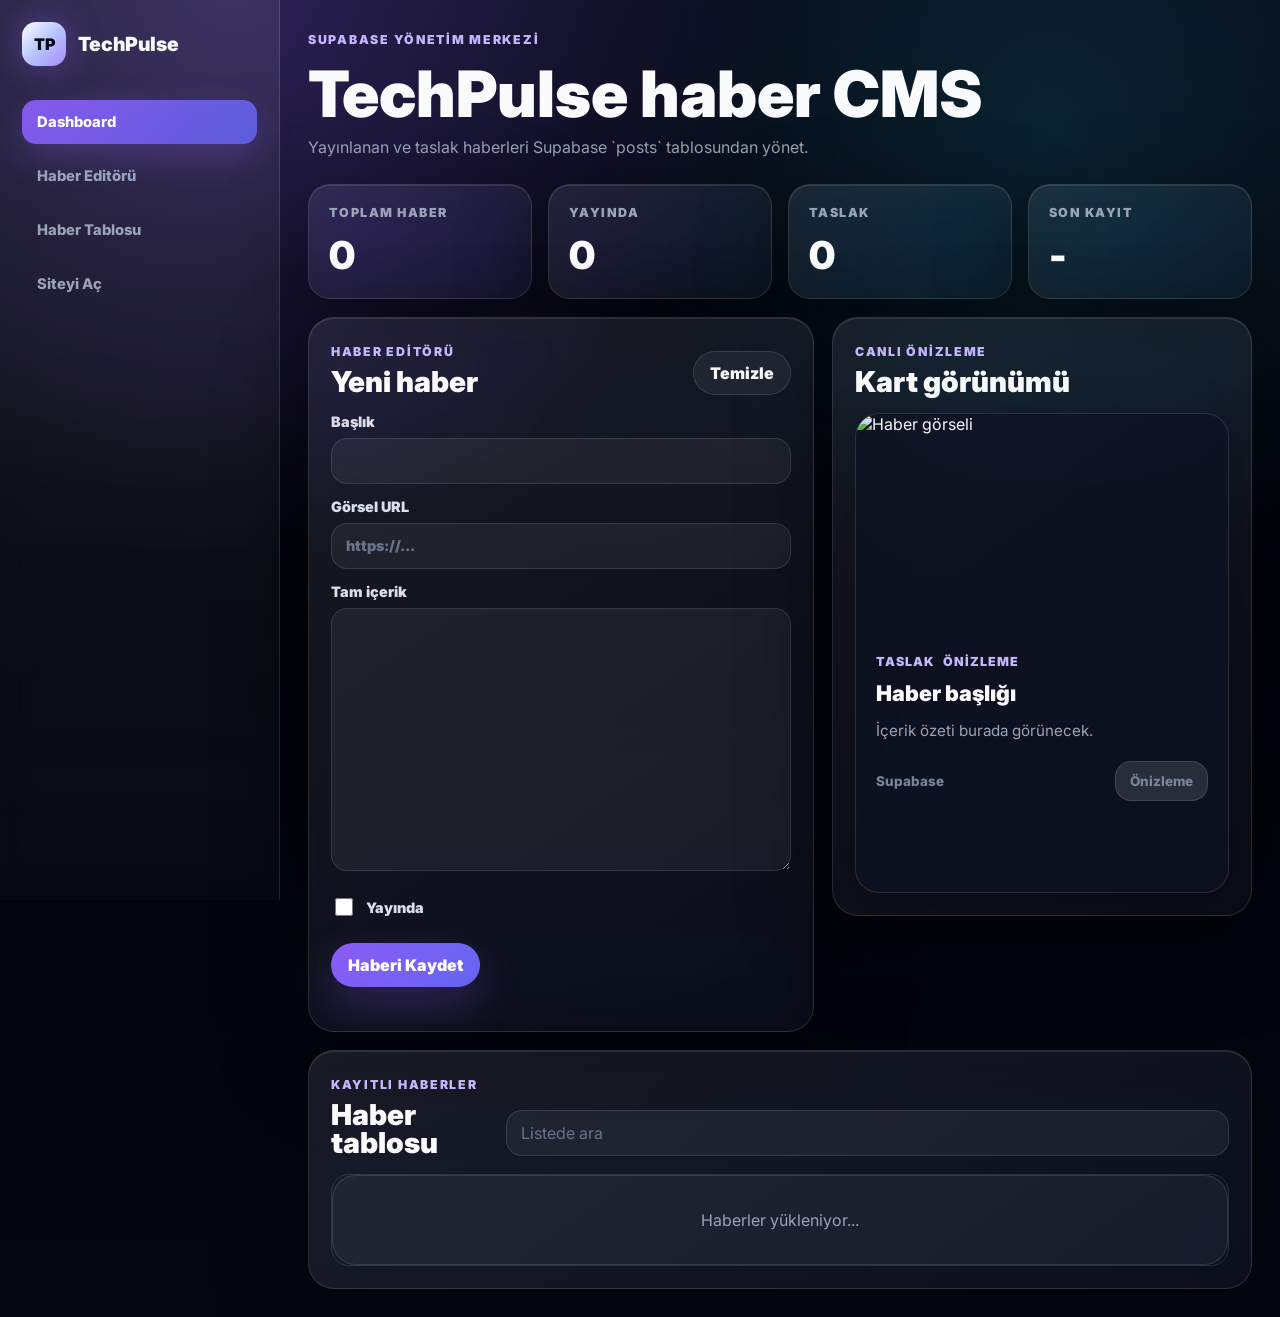
==== commit bbd8489e: "table fix + rls" ====
--- a/admin.html
+++ b/admin.html
@@ -30,7 +30,7 @@
         <div>
           <span class="eyebrow">Supabase yönetim merkezi</span>
           <h1>TechPulse haber CMS</h1>
-          <p>Yayınlanan ve taslak haberleri Supabase `gönderiler` tablosundan yönet.</p>
+          <p>Yayınlanan ve taslak haberleri Supabase `posts` tablosundan yönet.</p>
         </div>
       </header>
 
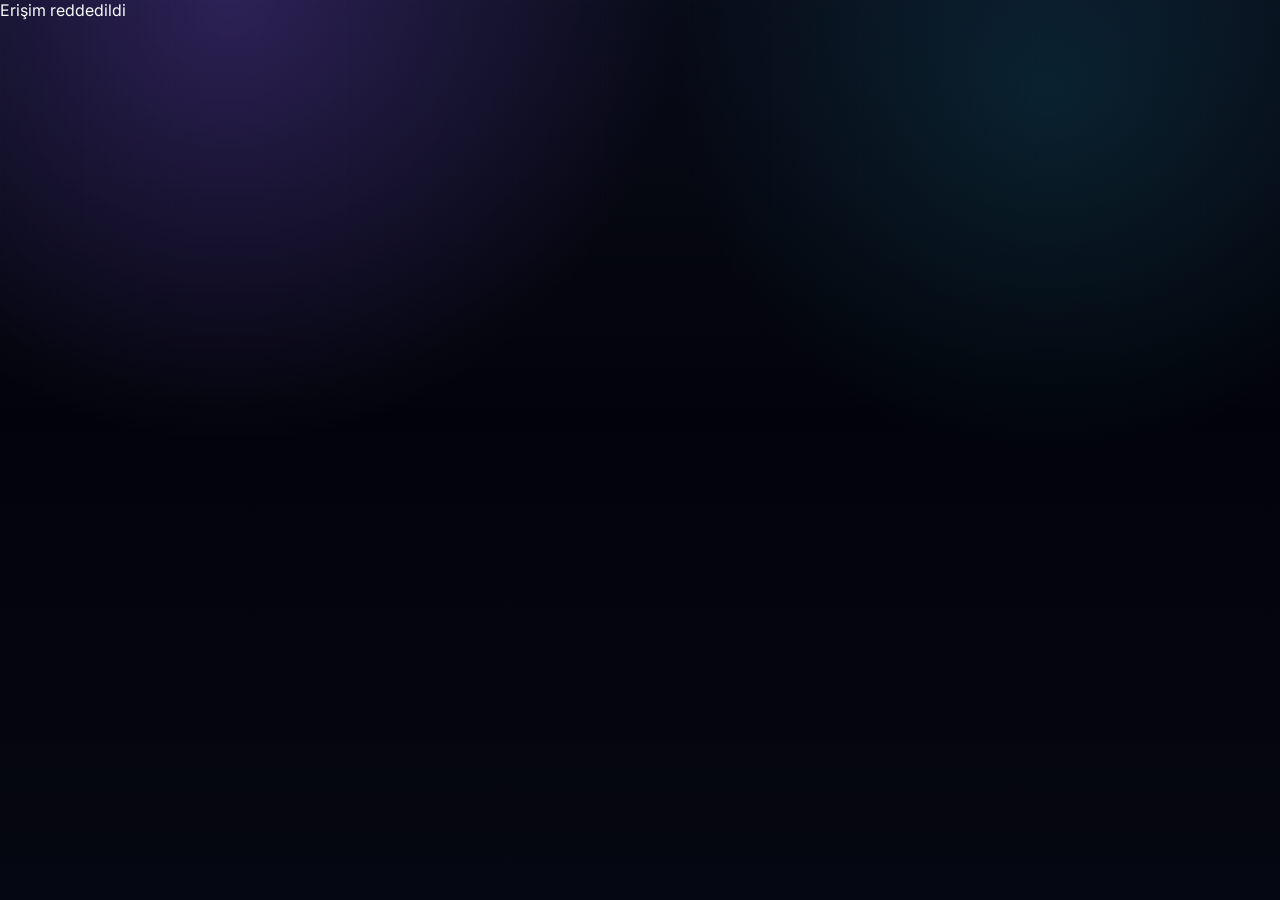
==== commit 48187f74: "news upgrade + admin protect 🚀" ====
--- a/admin.html
+++ b/admin.html
@@ -11,6 +11,12 @@
   <link rel="stylesheet" href="style.css" />
 </head>
 <body data-page="admin">
+  <script>
+    const pass = prompt("Admin şifre");
+    if (pass !== "12345") {
+      document.body.innerHTML = "Erişim reddedildi";
+    }
+  </script>
   <div class="admin-layout">
     <aside class="admin-sidebar">
       <a class="brand" href="index.html" aria-label="TechPulse ana sayfa">
@@ -87,8 +93,24 @@
     </main>
   </div>
 
-  <script src="https://cdn.jsdelivr.net/npm/@supabase/supabase-js@2"></script>
-  <script src="assets/js/supabase.js"></script>
-  <script src="assets/js/admin.js"></script>
+  <script>
+    if (pass === "12345") {
+      const supabaseCdn = document.createElement("script");
+      supabaseCdn.src = "https://cdn.jsdelivr.net/npm/@supabase/supabase-js@2";
+      supabaseCdn.onload = () => {
+        const supabaseConfig = document.createElement("script");
+        supabaseConfig.src = "assets/js/supabase.js";
+        supabaseConfig.onload = () => {
+          const adminScript = document.createElement("script");
+          adminScript.src = "assets/js/admin.js";
+          document.body.appendChild(adminScript);
+        };
+        document.body.appendChild(supabaseConfig);
+      };
+      document.body.appendChild(supabaseCdn);
+    } else {
+      document.body.innerHTML = "Erişim reddedildi";
+    }
+  </script>
 </body>
 </html>
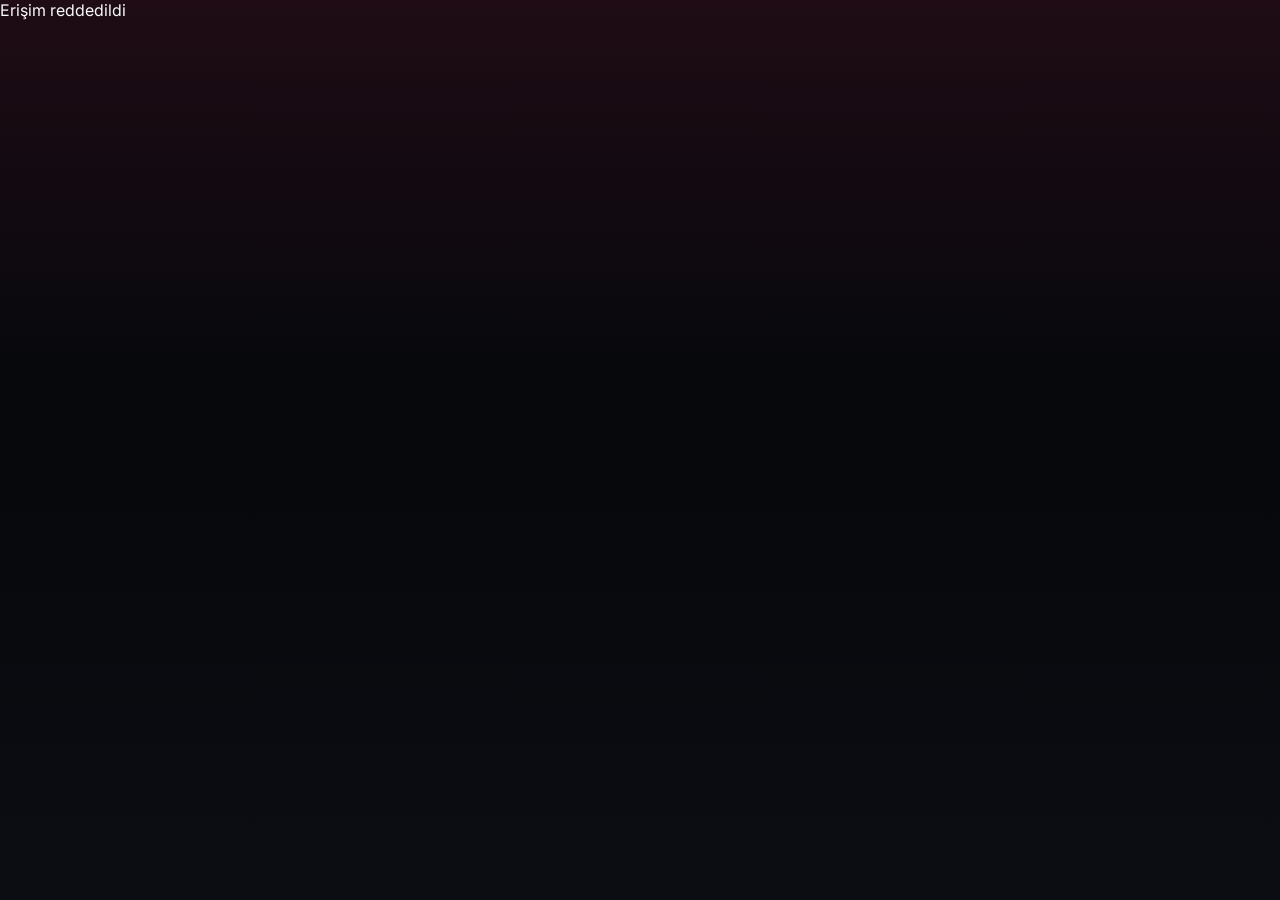
==== commit 21ca889e: "upgrade professional news site" ====
--- a/admin.html
+++ b/admin.html
@@ -12,8 +12,10 @@
 </head>
 <body data-page="admin">
   <script>
+    // Bu geçici basit korumadır; gerçek yetkilendirme yerine geçmez.
+    const ADMIN_PASSWORD = "12345";
     const pass = prompt("Admin şifre");
-    if (pass !== "12345") {
+    if (pass !== ADMIN_PASSWORD) {
       document.body.innerHTML = "Erişim reddedildi";
     }
   </script>
@@ -94,7 +96,7 @@
   </div>
 
   <script>
-    if (pass === "12345") {
+    if (pass === ADMIN_PASSWORD) {
       const supabaseCdn = document.createElement("script");
       supabaseCdn.src = "https://cdn.jsdelivr.net/npm/@supabase/supabase-js@2";
       supabaseCdn.onload = () => {
--- a/style.css
+++ b/style.css
@@ -733,3 +733,392 @@
     max-width: 100%;
   }
 }
+
+/* Premium newsroom refresh */
+:root {
+  --bg: #07080c;
+  --card: rgba(15, 17, 24, 0.86);
+  --text: #f8fafc;
+  --muted: #9aa3b2;
+  --primary: #e11d48;
+  --accent: #0ea5e9;
+  --gold: #f59e0b;
+  --border: rgba(255, 255, 255, 0.11);
+  --shadow: 0 24px 80px rgba(0, 0, 0, 0.36);
+}
+
+body {
+  background:
+    linear-gradient(180deg, rgba(225, 29, 72, 0.10), transparent 360px),
+    linear-gradient(180deg, #090a0f 0%, #07080c 52%, #0b0d12 100%);
+}
+
+body::before {
+  opacity: 0.07;
+  background-size: 42px 42px;
+}
+
+.site-header {
+  border-radius: 10px;
+  background: rgba(7, 8, 12, 0.88);
+  box-shadow: 0 18px 50px rgba(0, 0, 0, 0.30);
+}
+
+.brand-mark {
+  border-radius: 8px;
+  color: #fff;
+  background: linear-gradient(135deg, #e11d48, #0ea5e9);
+}
+
+.main-nav {
+  border-radius: 8px;
+  background: rgba(255, 255, 255, 0.035);
+}
+
+.nav-link,
+.admin-nav a,
+.category-button,
+.tag-button,
+.primary-button,
+.ghost-button,
+.table-action,
+.read-button {
+  border-radius: 8px;
+}
+
+.nav-link.is-active,
+.admin-nav a.is-active,
+.category-button.is-active,
+.tag-button.is-active,
+.primary-button {
+  background: linear-gradient(135deg, #e11d48, #be123c);
+  box-shadow: 0 12px 28px rgba(225, 29, 72, 0.22);
+}
+
+.search-shell {
+  border-radius: 8px;
+}
+
+.breaking-band {
+  display: grid;
+  grid-template-columns: auto minmax(0, 1fr);
+  gap: 16px;
+  align-items: center;
+  min-height: 54px;
+  margin-bottom: 26px;
+  overflow: hidden;
+  border: 1px solid rgba(225, 29, 72, 0.28);
+  border-radius: 10px;
+  background: rgba(225, 29, 72, 0.09);
+}
+
+.breaking-band > strong {
+  height: 100%;
+  display: grid;
+  place-items: center;
+  padding: 0 18px;
+  background: #e11d48;
+  color: #fff;
+  font-size: 0.82rem;
+  letter-spacing: 0.08em;
+  text-transform: uppercase;
+}
+
+.breaking-track {
+  display: flex;
+  gap: 24px;
+  overflow-x: auto;
+  padding: 12px 16px 12px 0;
+  scrollbar-width: thin;
+}
+
+.breaking-track a {
+  flex: 0 0 auto;
+  display: inline-flex;
+  gap: 9px;
+  align-items: center;
+  color: #e5e7eb;
+  font-weight: 800;
+}
+
+.breaking-track b {
+  color: #fda4af;
+}
+
+.headline-shell,
+.category-panel {
+  position: relative;
+  min-width: 0;
+  border: 1px solid var(--border);
+  border-radius: 14px;
+  overflow: hidden;
+  background: rgba(255, 255, 255, 0.045);
+  box-shadow: var(--shadow);
+}
+
+.headline-slider {
+  position: relative;
+  height: clamp(420px, 58vh, 650px);
+}
+
+.headline-slide {
+  position: absolute;
+  inset: 0;
+  display: grid;
+  opacity: 0;
+  transform: translateX(18px);
+  pointer-events: none;
+  transition: opacity 300ms ease, transform 300ms ease;
+}
+
+.headline-slide.is-active {
+  opacity: 1;
+  transform: translateX(0);
+  pointer-events: auto;
+}
+
+.headline-slide img,
+.slide-shade,
+.slide-copy {
+  grid-area: 1 / 1;
+}
+
+.headline-slide img {
+  width: 100%;
+  height: 100%;
+  object-fit: cover;
+}
+
+.slide-shade {
+  background: linear-gradient(180deg, rgba(0,0,0,0.05), rgba(0,0,0,0.88));
+}
+
+.slide-copy {
+  align-self: end;
+  padding: clamp(22px, 4vw, 44px);
+}
+
+.slide-copy strong {
+  display: block;
+  max-width: 760px;
+  margin-top: 14px;
+  font-size: clamp(2rem, 4vw, 4.6rem);
+  line-height: 0.98;
+  font-weight: 900;
+}
+
+.slide-copy small {
+  display: block;
+  max-width: 680px;
+  margin-top: 14px;
+  color: #d1d5db;
+  font-size: 1rem;
+  line-height: 1.7;
+}
+
+.slider-controls {
+  position: absolute;
+  right: 18px;
+  bottom: 18px;
+  z-index: 4;
+  display: flex;
+  gap: 8px;
+}
+
+.slider-controls button {
+  width: 46px;
+  height: 46px;
+  border: 1px solid rgba(255,255,255,0.2);
+  border-radius: 8px;
+  background: rgba(0,0,0,0.62);
+  color: #fff;
+  font-size: 1.8rem;
+}
+
+.featured-layout {
+  display: grid;
+  grid-template-columns: minmax(0, 1fr) 320px;
+  gap: 24px;
+  margin-top: 28px;
+}
+
+.category-panel {
+  padding: 22px;
+}
+
+.category-cards {
+  display: grid;
+  gap: 10px;
+  margin-top: 16px;
+}
+
+.category-cards button {
+  min-height: 48px;
+  border: 1px solid var(--border);
+  border-radius: 8px;
+  background: rgba(255,255,255,0.05);
+  color: #f8fafc;
+  text-align: left;
+  padding: 0 14px;
+  font-weight: 900;
+}
+
+.category-cards button:hover {
+  border-color: rgba(14, 165, 233, 0.55);
+  background: rgba(14, 165, 233, 0.12);
+}
+
+.featured-story,
+.news-card,
+.side-panel,
+.editor-panel,
+.preview-panel,
+.table-panel,
+.stat-card,
+.news-detail {
+  border-radius: 12px;
+  background: rgba(15, 17, 24, 0.84);
+}
+
+.news-card {
+  min-height: 0;
+}
+
+.news-card img {
+  height: 210px;
+}
+
+.empty-state {
+  display: grid;
+  gap: 8px;
+  border-radius: 12px;
+}
+
+.empty-state strong {
+  color: #fff;
+  font-size: 1.1rem;
+}
+
+.empty-state span {
+  color: var(--muted);
+}
+
+.skeleton-card {
+  pointer-events: none;
+}
+
+.skeleton-media,
+.skeleton-line {
+  position: relative;
+  overflow: hidden;
+  background: rgba(255,255,255,0.08);
+}
+
+.skeleton-media {
+  height: 210px;
+}
+
+.skeleton-line {
+  height: 14px;
+  margin-top: 14px;
+  border-radius: 999px;
+}
+
+.skeleton-line.short {
+  width: 42%;
+}
+
+.skeleton-media::after,
+.skeleton-line::after {
+  content: "";
+  position: absolute;
+  inset: 0;
+  transform: translateX(-100%);
+  background: linear-gradient(90deg, transparent, rgba(255,255,255,0.14), transparent);
+  animation: skeletonMove 1.2s infinite;
+}
+
+@keyframes skeletonMove {
+  to { transform: translateX(100%); }
+}
+
+.source-link {
+  display: inline-flex;
+  align-items: center;
+  min-height: 44px;
+  margin-top: 20px;
+  padding: 0 16px;
+  border-radius: 8px;
+  background: #e11d48;
+  color: #fff;
+  font-weight: 900;
+}
+
+.related-section {
+  margin-top: 34px;
+}
+
+@media (max-width: 1200px) {
+  .featured-layout {
+    grid-template-columns: 1fr;
+  }
+
+  .category-cards {
+    grid-template-columns: repeat(2, minmax(0, 1fr));
+  }
+}
+
+@media (max-width: 768px) {
+  .breaking-band {
+    grid-template-columns: 1fr;
+  }
+
+  .breaking-band > strong {
+    min-height: 42px;
+  }
+
+  .headline-slider {
+    height: 430px;
+    overflow-x: auto;
+    scroll-snap-type: x mandatory;
+  }
+
+  .headline-slide {
+    transform: none;
+  }
+
+  .slide-copy {
+    padding: 22px;
+  }
+
+  .slide-copy strong {
+    font-size: clamp(1.8rem, 9vw, 2.7rem);
+  }
+
+  .category-cards {
+    grid-template-columns: 1fr;
+  }
+}
+
+.hero-title,
+.hero-copy h1,
+.slide-copy strong,
+.featured-content h2,
+.section-heading h2,
+.news-detail h1 {
+  letter-spacing: 0;
+}
+
+.headline-shell,
+.category-panel,
+.featured-story,
+.news-card,
+.side-panel,
+.editor-panel,
+.preview-panel,
+.table-panel,
+.stat-card,
+.news-detail,
+.empty-state {
+  border-radius: 8px;
+}
